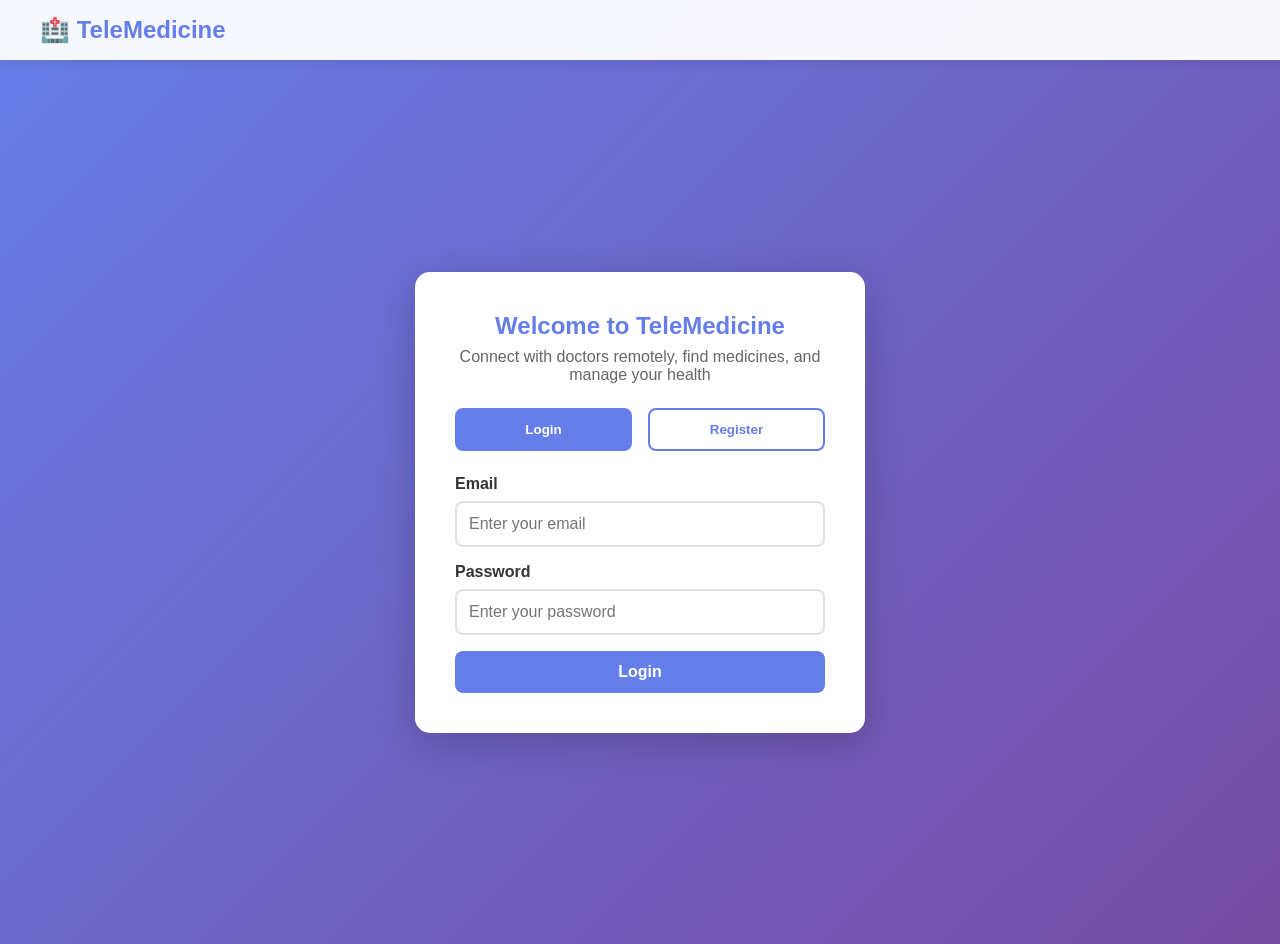
==== backend/static/index.html @ 23e4df5e "Restructure for Render deployment - Single service - Moved frontend files to backend/static/ folder " ====
<!DOCTYPE html>
<html lang="en">
<head>
    <meta charset="UTF-8">
    <meta name="viewport" content="width=device-width, initial-scale=1.0">
    <title>TeleMedicine - Access Healthcare Anywhere</title>
    <link rel="stylesheet" href="styles.css">
</head>
<body>
    <div id="app">
        <!-- Navigation -->
        <nav class="navbar">
            <div class="nav-container">
                <h1 class="logo">🏥 TeleMedicine</h1>
                <div class="nav-links" id="navLinks">
                    <a href="#" onclick="showSection('home')" class="nav-link">Home</a>
                    <a href="#" onclick="showSection('doctors')" class="nav-link">Find Doctors</a>
                    <a href="#" onclick="showSection('medicines')" class="nav-link">Medicines</a>
                    <a href="#" onclick="showSection('consultations')" class="nav-link">My Consultations</a>
                    <a href="#" onclick="showSection('followups')" class="nav-link">Follow-ups</a>
                    <a href="#" onclick="logout()" class="nav-link logout">Logout</a>
                </div>
            </div>
        </nav>

        <!-- Login Section -->
        <section id="loginSection" class="section active">
            <div class="auth-container">
                <div class="auth-box">
                    <h2>Welcome to TeleMedicine</h2>
                    <p>Connect with doctors remotely, find medicines, and manage your health</p>
                    
                    <div class="auth-toggle">
                        <button class="toggle-btn active" onclick="toggleAuth('login')">Login</button>
                        <button class="toggle-btn" onclick="toggleAuth('register')">Register</button>
                    </div>

                    <!-- Login Form -->
                    <form id="loginForm" class="auth-form">
                        <div class="form-group">
                            <label>Email</label>
                            <input type="email" id="loginEmail" required placeholder="Enter your email">
                        </div>
                        <div class="form-group">
                            <label>Password</label>
                            <input type="password" id="loginPassword" required placeholder="Enter your password">
                        </div>
                        <button type="submit" class="btn btn-primary">Login</button>
                    </form>

                    <!-- Register Form -->
                    <form id="registerForm" class="auth-form hidden">
                        <div class="form-group">
                            <label>Full Name</label>
                            <input type="text" id="regName" required placeholder="Enter your full name">
                        </div>
                        <div class="form-group">
                            <label>Email</label>
                            <input type="email" id="regEmail" required placeholder="Enter your email">
                        </div>
                        <div class="form-group">
                            <label>Phone</label>
                            <input type="tel" id="regPhone" required placeholder="Enter your phone number">
                        </div>
                        <div class="form-group">
                            <label>Age</label>
                            <input type="number" id="regAge" required placeholder="Enter your age">
                        </div>
                        <div class="form-group">
                            <label>Gender</label>
                            <select id="regGender" required>
                                <option value="">Select Gender</option>
                                <option value="male">Male</option>
                                <option value="female">Female</option>
                                <option value="other">Other</option>
                            </select>
                        </div>
                        <div class="form-group">
                            <label>Address</label>
                            <textarea id="regAddress" required placeholder="Enter your address"></textarea>
                        </div>
                        <div class="form-group">
                            <label>Password</label>
                            <input type="password" id="regPassword" required placeholder="Create a password">
                        </div>
                        <button type="submit" class="btn btn-primary">Register</button>
                    </form>
                </div>
            </div>
        </section>

        <!-- Home Section -->
        <section id="homeSection" class="section hidden">
            <div class="hero">
                <h2>Your Health, Our Priority</h2>
                <p>Get medical advice from qualified doctors, find available medicines at local pharmacies, and manage your follow-ups digitally.</p>
                <div class="features">
                    <div class="feature-card">
                        <h3>👨‍⚕️ Remote Consultations</h3>
                        <p>Connect with doctors from anywhere</p>
                    </div>
                    <div class="feature-card">
                        <h3>💊 Medicine Availability</h3>
                        <p>Find medicines at nearby pharmacies</p>
                    </div>
                    <div class="feature-card">
                        <h3>📅 Digital Follow-ups</h3>
                        <p>Never miss your appointments</p>
                    </div>
                </div>
            </div>
        </section>

        <!-- Doctors Section -->
        <section id="doctorsSection" class="section hidden">
            <div class="container">
                <h2>Available Doctors</h2>
                <div id="doctorsList" class="doctors-grid">
                    <!-- Doctors will be loaded here -->
                </div>
            </div>
        </section>

        <!-- Consultation Request Modal -->
        <div id="consultationModal" class="modal hidden">
            <div class="modal-content">
                <span class="close" onclick="closeModal('consultationModal')">&times;</span>
                <h2>Request Consultation</h2>
                <form id="consultationForm">
                    <input type="hidden" id="selectedDoctorId">
                    <div class="form-group">
                        <label>Describe your symptoms</label>
                        <textarea id="symptoms" required placeholder="Please describe your symptoms in detail" rows="5"></textarea>
                    </div>
                    <button type="submit" class="btn btn-primary">Submit Request</button>
                </form>
            </div>
        </div>

        <!-- Medicines Section -->
        <section id="medicinesSection" class="section hidden">
            <div class="container">
                <h2>Find Medicines</h2>
                <div class="search-box">
                    <input type="text" id="medicineSearch" placeholder="Search for medicines...">
                    <button onclick="searchMedicines()" class="btn btn-primary">Search</button>
                </div>
                <div id="medicinesList" class="medicines-grid">
                    <!-- Medicines will be loaded here -->
                </div>
            </div>
        </section>

        <!-- Consultations Section -->
        <section id="consultationsSection" class="section hidden">
            <div class="container">
                <h2>My Consultations</h2>
                <div id="consultationsList" class="consultations-list">
                    <!-- Consultations will be loaded here -->
                </div>
            </div>
        </section>

        <!-- Follow-ups Section -->
        <section id="followupsSection" class="section hidden">
            <div class="container">
                <h2>My Follow-ups</h2>
                <div id="followupsList" class="followups-list">
                    <!-- Follow-ups will be loaded here -->
                </div>
            </div>
        </section>
    </div>

    <script src="script.js"></script>
</body>
</html>
---- backend/static/styles.css ----
* {
    margin: 0;
    padding: 0;
    box-sizing: border-box;
}

body {
    font-family: 'Segoe UI', Tahoma, Geneva, Verdana, sans-serif;
    background: linear-gradient(135deg, #667eea 0%, #764ba2 100%);
    min-height: 100vh;
    color: #333;
}

/* Navigation */
.navbar {
    background: rgba(255, 255, 255, 0.95);
    padding: 1rem 2rem;
    box-shadow: 0 2px 10px rgba(0, 0, 0, 0.1);
    position: sticky;
    top: 0;
    z-index: 1000;
}

.nav-container {
    max-width: 1200px;
    margin: 0 auto;
    display: flex;
    justify-content: space-between;
    align-items: center;
}

.logo {
    font-size: 1.5rem;
    color: #667eea;
}

.nav-links {
    display: flex;
    gap: 1.5rem;
}

.nav-link {
    text-decoration: none;
    color: #333;
    font-weight: 500;
    transition: color 0.3s;
}

.nav-link:hover {
    color: #667eea;
}

.nav-link.logout {
    color: #e74c3c;
}

/* Sections */
.section {
    padding: 2rem;
    min-height: calc(100vh - 80px);
}

.section.hidden {
    display: none;
}

.section.active {
    display: block;
}

/* Auth Container */
.auth-container {
    display: flex;
    justify-content: center;
    align-items: center;
    min-height: calc(100vh - 80px);
}

.auth-box {
    background: white;
    padding: 2.5rem;
    border-radius: 15px;
    box-shadow: 0 10px 40px rgba(0, 0, 0, 0.2);
    max-width: 450px;
    width: 100%;
}

.auth-box h2 {
    text-align: center;
    margin-bottom: 0.5rem;
    color: #667eea;
}

.auth-box p {
    text-align: center;
    color: #666;
    margin-bottom: 1.5rem;
}

.auth-toggle {
    display: flex;
    gap: 1rem;
    margin-bottom: 1.5rem;
}

.toggle-btn {
    flex: 1;
    padding: 0.75rem;
    border: 2px solid #667eea;
    background: white;
    color: #667eea;
    border-radius: 8px;
    cursor: pointer;
    font-weight: 600;
    transition: all 0.3s;
}

.toggle-btn.active {
    background: #667eea;
    color: white;
}

/* Forms */
.auth-form {
    display: flex;
    flex-direction: column;
    gap: 1rem;
}

.auth-form.hidden {
    display: none;
}

.form-group {
    display: flex;
    flex-direction: column;
    gap: 0.5rem;
}

.form-group label {
    font-weight: 600;
    color: #333;
}

.form-group input,
.form-group select,
.form-group textarea {
    padding: 0.75rem;
    border: 2px solid #e0e0e0;
    border-radius: 8px;
    font-size: 1rem;
    transition: border-color 0.3s;
}

.form-group input:focus,
.form-group select:focus,
.form-group textarea:focus {
    outline: none;
    border-color: #667eea;
}

/* Buttons */
.btn {
    padding: 0.75rem 1.5rem;
    border: none;
    border-radius: 8px;
    font-size: 1rem;
    font-weight: 600;
    cursor: pointer;
    transition: all 0.3s;
}

.btn-primary {
    background: #667eea;
    color: white;
}

.btn-primary:hover {
    background: #5568d3;
    transform: translateY(-2px);
}

.btn-secondary {
    background: #95a5a6;
    color: white;
}

.btn-success {
    background: #27ae60;
    color: white;
}

/* Hero Section */
.hero {
    text-align: center;
    padding: 3rem 1rem;
}

.hero h2 {
    font-size: 2.5rem;
    color: white;
    margin-bottom: 1rem;
}

.hero p {
    font-size: 1.2rem;
    color: rgba(255, 255, 255, 0.9);
    margin-bottom: 2rem;
}

.features {
    display: grid;
    grid-template-columns: repeat(auto-fit, minmax(250px, 1fr));
    gap: 1.5rem;
    max-width: 1200px;
    margin: 0 auto;
}

.feature-card {
    background: white;
    padding: 2rem;
    border-radius: 15px;
    box-shadow: 0 5px 20px rgba(0, 0, 0, 0.1);
    transition: transform 0.3s;
}

.feature-card:hover {
    transform: translateY(-5px);
}

.feature-card h3 {
    color: #667eea;
    margin-bottom: 0.5rem;
}

/* Container */
.container {
    max-width: 1200px;
    margin: 0 auto;
    padding: 1rem;
}

.container h2 {
    color: white;
    margin-bottom: 1.5rem;
}

/* Doctors Grid */
.doctors-grid {
    display: grid;
    grid-template-columns: repeat(auto-fill, minmax(300px, 1fr));
    gap: 1.5rem;
}

.doctor-card {
    background: white;
    padding: 1.5rem;
    border-radius: 15px;
    box-shadow: 0 5px 20px rgba(0, 0, 0, 0.1);
    transition: transform 0.3s;
}

.doctor-card:hover {
    transform: translateY(-5px);
}

.doctor-card h3 {
    color: #667eea;
    margin-bottom: 0.5rem;
}

.doctor-card p {
    color: #666;
    margin-bottom: 0.5rem;
}

.doctor-card .specialization {
    font-weight: 600;
    color: #333;
}

/* Search Box */
.search-box {
    display: flex;
    gap: 1rem;
    margin-bottom: 2rem;
}

.search-box input {
    flex: 1;
    padding: 0.75rem;
    border: 2px solid #e0e0e0;
    border-radius: 8px;
    font-size: 1rem;
}

/* Medicines Grid */
.medicines-grid {
    display: grid;
    grid-template-columns: repeat(auto-fill, minmax(280px, 1fr));
    gap: 1.5rem;
}

.medicine-card {
    background: white;
    padding: 1.5rem;
    border-radius: 15px;
    box-shadow: 0 5px 20px rgba(0, 0, 0, 0.1);
}

.medicine-card h3 {
    color: #667eea;
    margin-bottom: 0.5rem;
}

.medicine-card .price {
    font-size: 1.25rem;
    font-weight: 700;
    color: #27ae60;
    margin: 0.5rem 0;
}

.medicine-card .pharmacy {
    color: #666;
    font-size: 0.9rem;
}

/* Consultations List */
.consultations-list,
.followups-list {
    display: flex;
    flex-direction: column;
    gap: 1rem;
}

.consultation-card,
.followup-card {
    background: white;
    padding: 1.5rem;
    border-radius: 15px;
    box-shadow: 0 5px 20px rgba(0, 0, 0, 0.1);
}

.consultation-card h3,
.followup-card h3 {
    color: #667eea;
    margin-bottom: 0.5rem;
}

.status {
    display: inline-block;
    padding: 0.25rem 0.75rem;
    border-radius: 20px;
    font-size: 0.85rem;
    font-weight: 600;
}

.status.pending {
    background: #f39c12;
    color: white;
}

.status.in_progress {
    background: #3498db;
    color: white;
}

.status.completed {
    background: #27ae60;
    color: white;
}

.status.scheduled {
    background: #9b59b6;
    color: white;
}

/* Modal */
.modal {
    position: fixed;
    top: 0;
    left: 0;
    width: 100%;
    height: 100%;
    background: rgba(0, 0, 0, 0.5);
    display: flex;
    justify-content: center;
    align-items: center;
    z-index: 2000;
}

.modal.hidden {
    display: none;
}

.modal-content {
    background: white;
    padding: 2rem;
    border-radius: 15px;
    max-width: 500px;
    width: 90%;
    position: relative;
}

.close {
    position: absolute;
    top: 1rem;
    right: 1.5rem;
    font-size: 2rem;
    cursor: pointer;
    color: #666;
}

.close:hover {
    color: #333;
}

/* Responsive */
@media (max-width: 768px) {
    .nav-container {
        flex-direction: column;
        gap: 1rem;
    }

    .nav-links {
        flex-wrap: wrap;
        justify-content: center;
    }

    .doctors-grid,
    .medicines-grid {
        grid-template-columns: 1fr;
    }

    .search-box {
        flex-direction: column;
    }
}
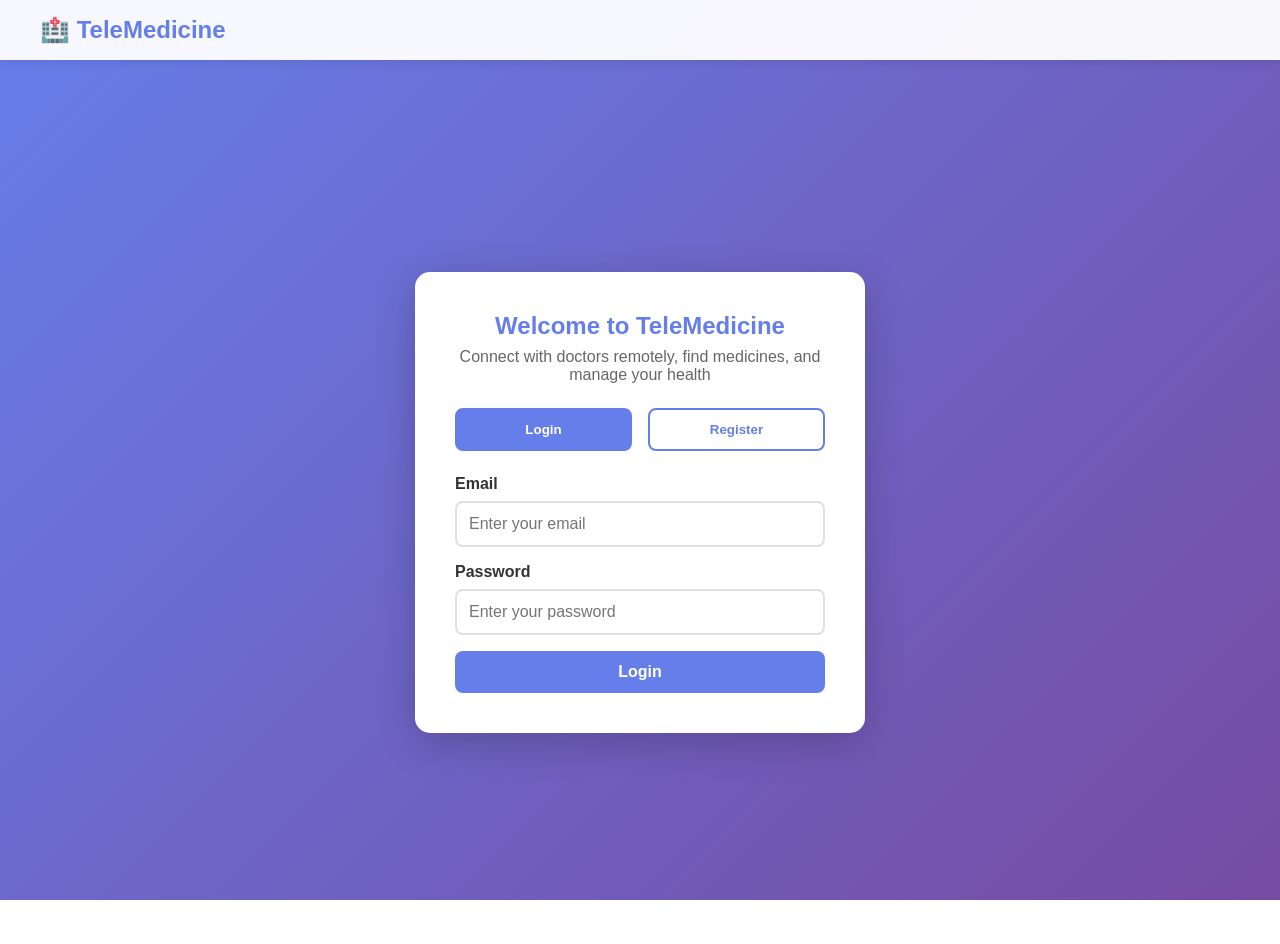
==== commit 551cc8b4: "Add doctor search, more Indian medicines, and improve frontend Backend Changes: - Added 50+ more Ind" ====
--- a/backend/static/index.html
+++ b/backend/static/index.html
@@ -115,6 +115,20 @@
         <section id="doctorsSection" class="section hidden">
             <div class="container">
                 <h2>Available Doctors</h2>
+                
+                <!-- Search and Filter -->
+                <div class="search-filter-container">
+                    <div class="search-box">
+                        <input type="text" id="doctorSearch" placeholder="Search doctors by name or specialization..." onkeypress="handleDoctorSearch(event)">
+                        <button onclick="searchDoctors()" class="btn btn-primary">🔍 Search</button>
+                    </div>
+                    <div class="filter-box">
+                        <select id="specializationFilter" onchange="filterDoctors()">
+                            <option value="">All Specializations</option>
+                        </select>
+                    </div>
+                </div>
+                
                 <div id="doctorsList" class="doctors-grid">
                     <!-- Doctors will be loaded here -->
                 </div>
--- a/backend/static/styles.css
+++ b/backend/static/styles.css
@@ -9,6 +9,7 @@
     background: linear-gradient(135deg, #667eea 0%, #764ba2 100%);
     min-height: 100vh;
     color: #333;
+    background-attachment: fixed;
 }
 
 /* Navigation */
@@ -252,31 +253,77 @@
     gap: 1.5rem;
 }
 
+/* Search and Filter Container */
+.search-filter-container {
+    display: flex;
+    gap: 1rem;
+    margin-bottom: 2rem;
+    flex-wrap: wrap;
+}
+
+.search-box {
+    flex: 2;
+    min-width: 250px;
+    display: flex;
+    gap: 0.5rem;
+}
+
+.search-box input {
+    flex: 1;
+    padding: 0.75rem;
+    border: 2px solid #e0e0e0;
+    border-radius: 8px;
+    font-size: 1rem;
+}
+
+.filter-box {
+    flex: 1;
+    min-width: 200px;
+}
+
+.filter-box select {
+    width: 100%;
+    padding: 0.75rem;
+    border: 2px solid #e0e0e0;
+    border-radius: 8px;
+    font-size: 1rem;
+    background: white;
+    cursor: pointer;
+}
+
 .doctor-card {
     background: white;
     padding: 1.5rem;
     border-radius: 15px;
     box-shadow: 0 5px 20px rgba(0, 0, 0, 0.1);
-    transition: transform 0.3s;
+    transition: transform 0.3s, box-shadow 0.3s;
+    border-left: 4px solid #667eea;
 }
 
 .doctor-card:hover {
     transform: translateY(-5px);
+    box-shadow: 0 10px 30px rgba(0, 0, 0, 0.15);
 }
 
 .doctor-card h3 {
     color: #667eea;
     margin-bottom: 0.5rem;
+    font-size: 1.25rem;
 }
 
 .doctor-card p {
     color: #666;
     margin-bottom: 0.5rem;
+    line-height: 1.5;
 }
 
 .doctor-card .specialization {
     font-weight: 600;
     color: #333;
+    background: linear-gradient(135deg, #667eea 0%, #764ba2 100%);
+    -webkit-background-clip: text;
+    -webkit-text-fill-color: transparent;
+    background-clip: text;
 }
 
 /* Search Box */
